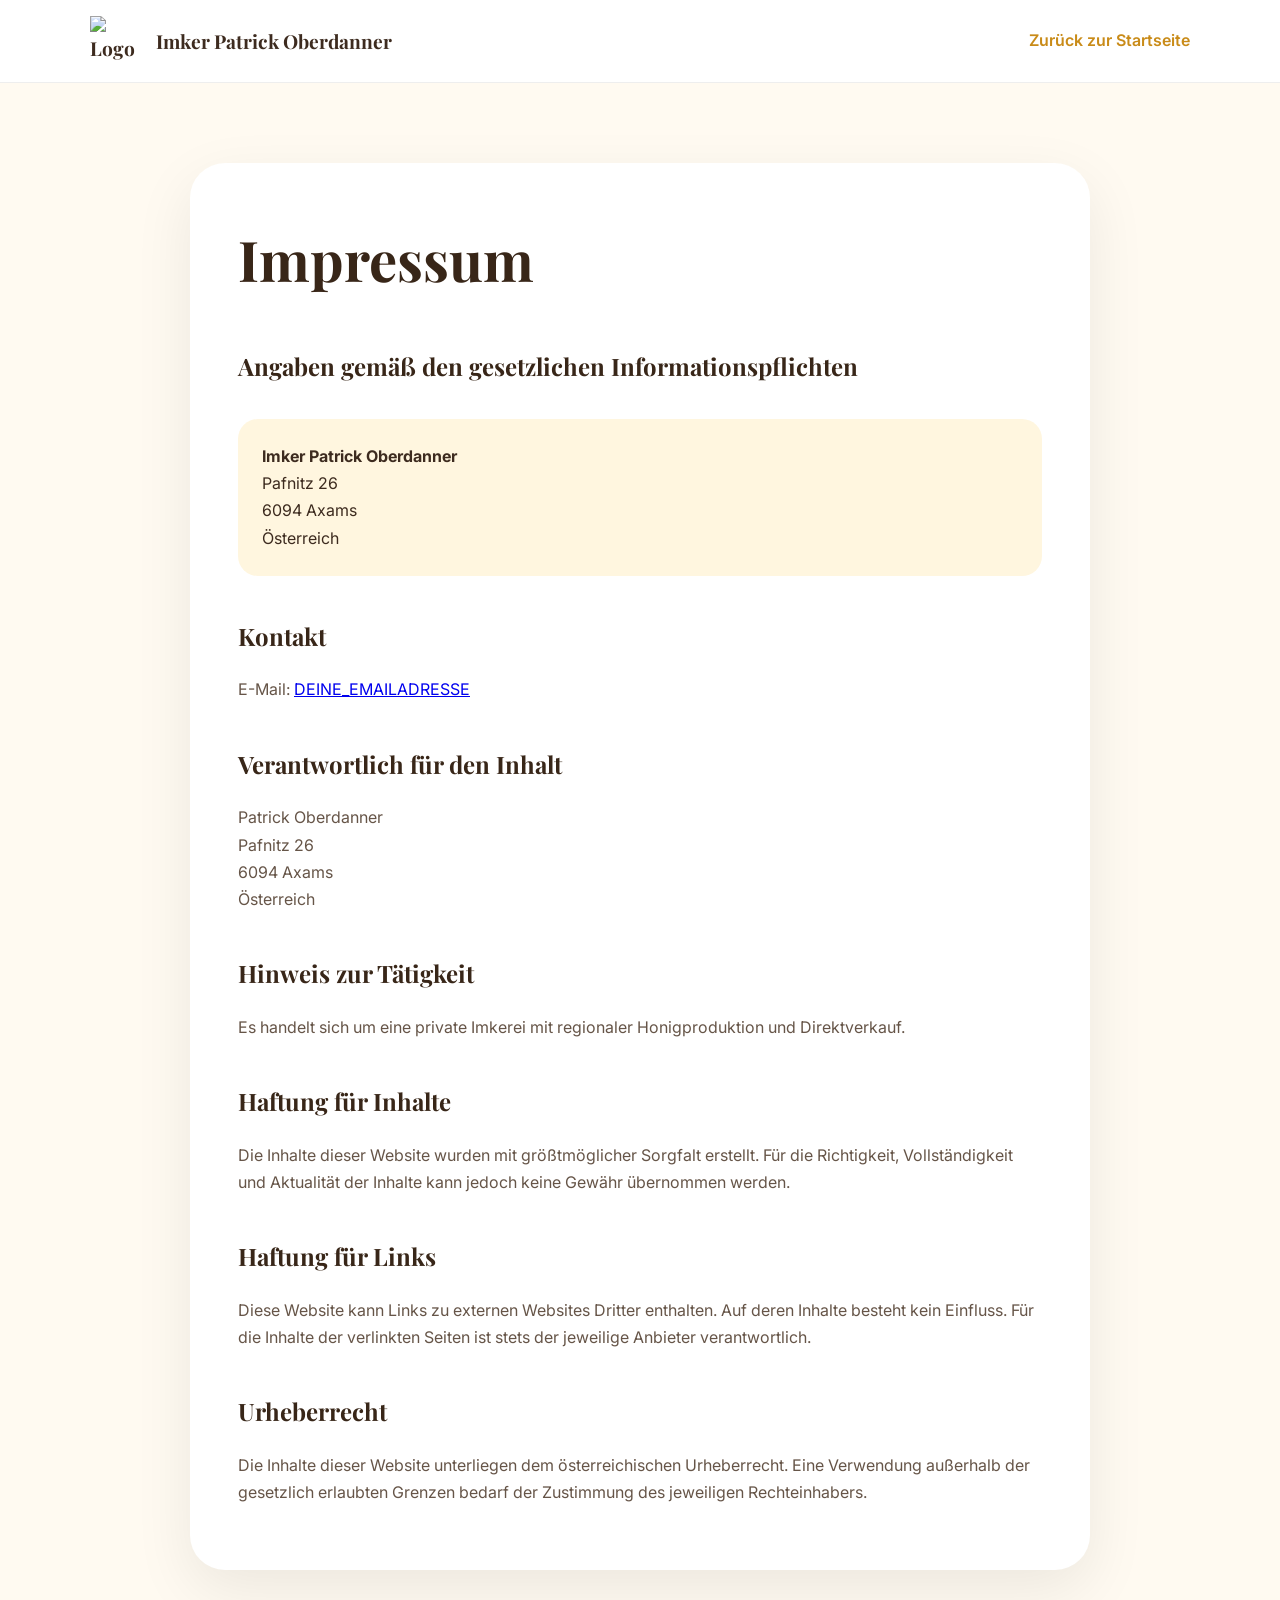
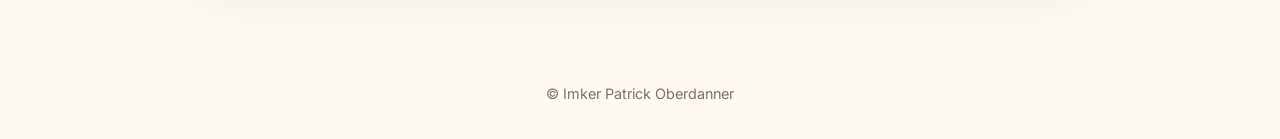
==== impressum.html @ 75c7e661 "Create impressum.html" ====
<!DOCTYPE html>
<html lang="de">

<head>

    <meta charset="UTF-8">
    <meta name="viewport" content="width=device-width, initial-scale=1.0">

    <title>Impressum | Imker Patrick Oberdanner</title>

    <meta name="description"
          content="Impressum der Imkerei Patrick Oberdanner aus Axams.">

    <link rel="preconnect" href="https://fonts.googleapis.com">

    <link rel="preconnect" href="https://fonts.gstatic.com" crossorigin>

    <link
    href="https://fonts.googleapis.com/css2?family=Playfair+Display:wght@600;700&family=Inter:wght@300;400;500;600&display=swap"
    rel="stylesheet">


    <style>

        * {
            box-sizing:border-box;
        }


        body {

            margin:0;

            background:#fffaf1;

            color:#3d2b1f;

            font-family:"Inter", sans-serif;

            line-height:1.7;

        }



        .header {

            background:white;

            border-bottom:
            1px solid #eee;

            padding:1rem 0;

        }



        .nav {

            width:min(1100px,90%);

            margin:auto;

            display:flex;

            align-items:center;

            justify-content:space-between;

        }



        .logo {

            display:flex;

            align-items:center;

            gap:1rem;

            font-family:
            "Playfair Display",
            serif;

            font-size:1.2rem;

            font-weight:700;

        }



        .logo img {

            width:50px;

            height:50px;

            object-fit:contain;

        }



        .back-link {

            color:#c98b18;

            font-weight:600;

            text-decoration:none;

        }



        main {

            width:min(900px,90%);

            margin:5rem auto;

        }



        .card {

            background:white;

            padding:3rem;

            border-radius:35px;

            box-shadow:

            0 20px 60px rgba(0,0,0,.08);

        }



        h1,
        h2 {

            font-family:
            "Playfair Display",
            serif;

            color:#382618;

        }



        h1 {

            font-size:
            clamp(2.2rem,5vw,3.5rem);

            margin-top:0;

            margin-bottom:2rem;

        }



        h2 {

            margin-top:2.5rem;

            font-size:1.5rem;

        }



        p {

            color:#665548;

        }



        .contact-box {

            background:#fff6df;

            padding:1.5rem;

            border-radius:20px;

            margin:2rem 0;

        }



        footer {

            text-align:center;

            padding:2rem;

            color:#806f60;

            font-size:.9rem;

        }



        @media(max-width:600px){


            .card {

                padding:1.5rem;

                border-radius:25px;

            }


            .logo span {

                display:none;

            }


        }


    </style>

</head>


<body>


<header class="header">


    <nav class="nav">


        <div class="logo">


            <img src="img/Dummyimage.jpeg" alt="Logo">


            <span>
                Imker Patrick Oberdanner
            </span>


        </div>


        <a href="index.html" class="back-link">

            Zurück zur Startseite

        </a>


    </nav>


</header>



<main>


<section class="card">


<h1>
Impressum
</h1>



<h2>
Angaben gemäß den gesetzlichen Informationspflichten
</h2>


<div class="contact-box">


<strong>
Imker Patrick Oberdanner
</strong>

<br>

Pafnitz 26

<br>

6094 Axams

<br>

Österreich


</div>



<h2>
Kontakt
</h2>


<p>

E-Mail:
<a href="mailto:DEINE_EMAILADRESSE">
DEINE_EMAILADRESSE
</a>

</p>



<h2>
Verantwortlich für den Inhalt
</h2>


<p>

Patrick Oberdanner

<br>

Pafnitz 26

<br>

6094 Axams

<br>

Österreich

</p>



<h2>
Hinweis zur Tätigkeit
</h2>


<p>

Es handelt sich um eine private Imkerei mit regionaler Honigproduktion und Direktverkauf.

</p>



<h2>
Haftung für Inhalte
</h2>


<p>

Die Inhalte dieser Website wurden mit größtmöglicher Sorgfalt erstellt.
Für die Richtigkeit, Vollständigkeit und Aktualität der Inhalte kann jedoch keine Gewähr übernommen werden.

</p>



<h2>
Haftung für Links
</h2>


<p>

Diese Website kann Links zu externen Websites Dritter enthalten.
Auf deren Inhalte besteht kein Einfluss.
Für die Inhalte der verlinkten Seiten ist stets der jeweilige Anbieter verantwortlich.

</p>



<h2>
Urheberrecht
</h2>


<p>

Die Inhalte dieser Website unterliegen dem österreichischen Urheberrecht.
Eine Verwendung außerhalb der gesetzlich erlaubten Grenzen bedarf der Zustimmung des jeweiligen Rechteinhabers.

</p>



</section>


</main>



<footer>

© Imker Patrick Oberdanner

</footer>


</body>

</html>
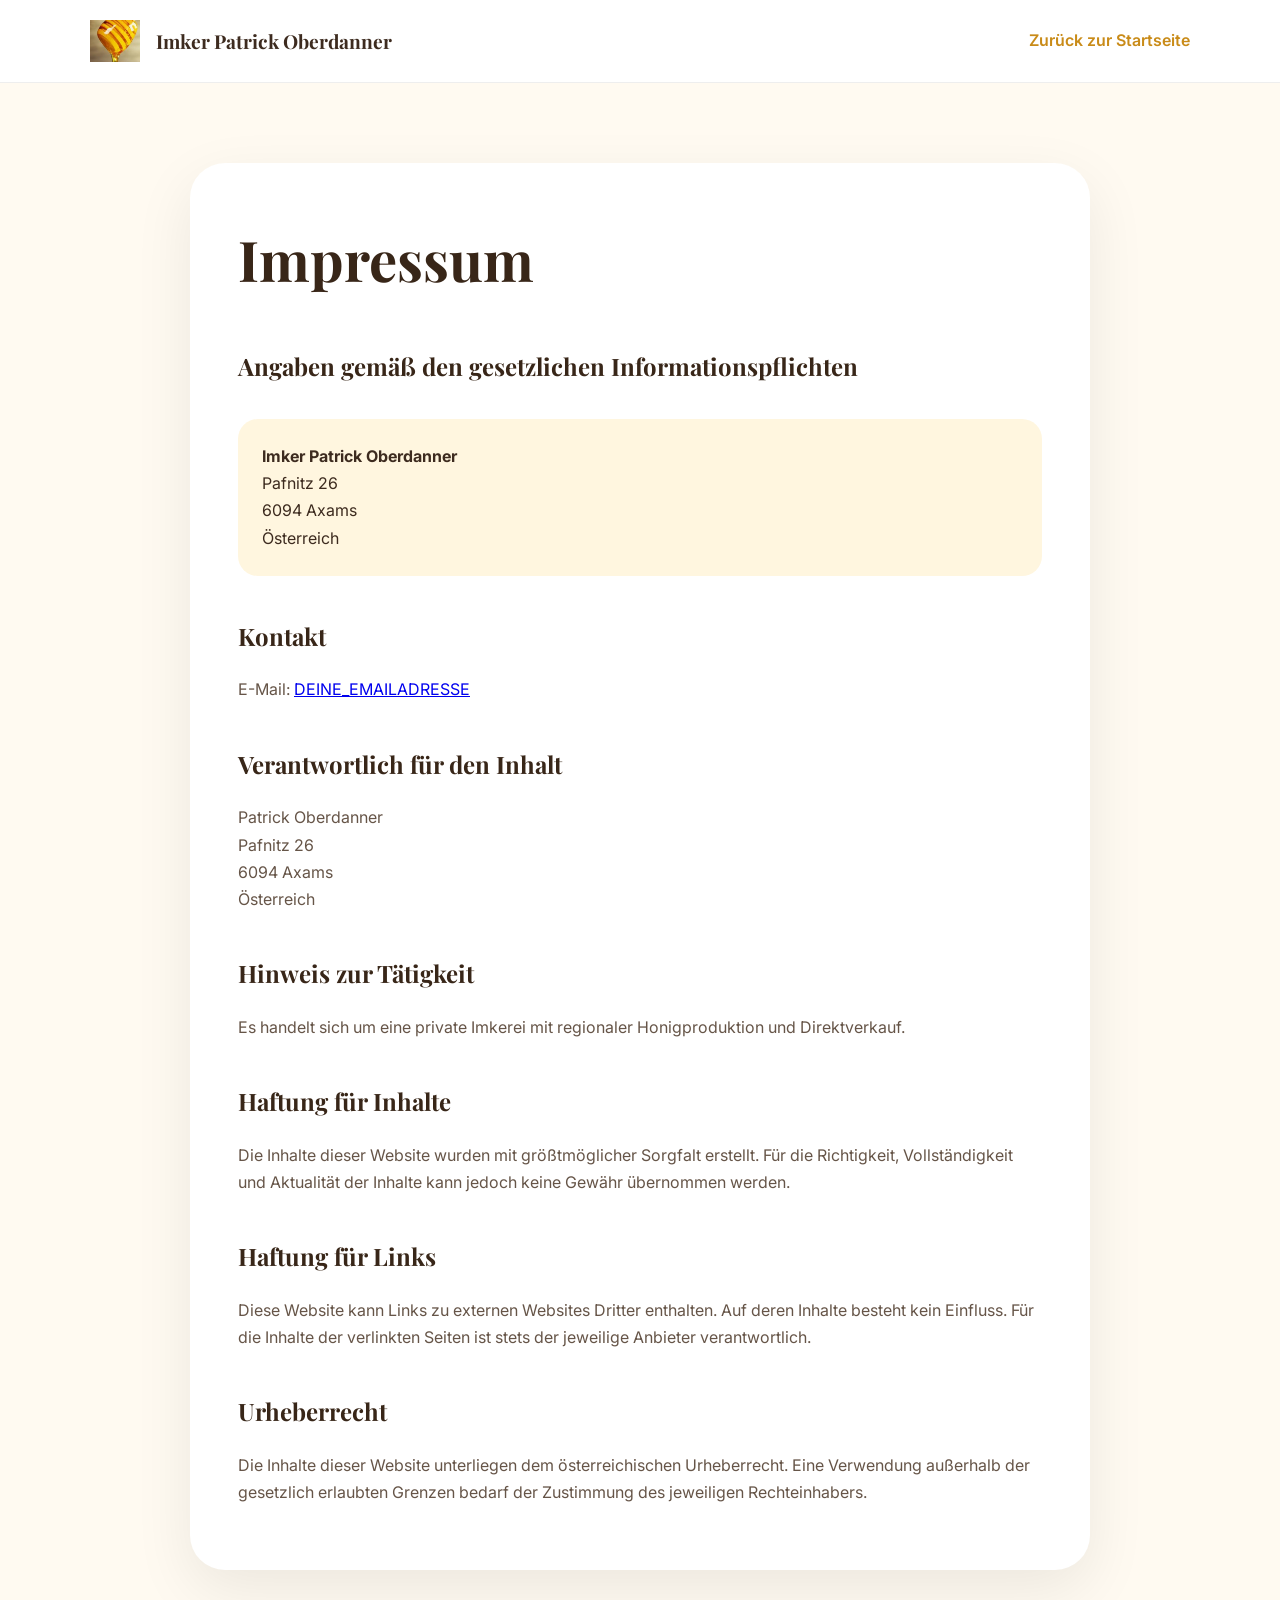
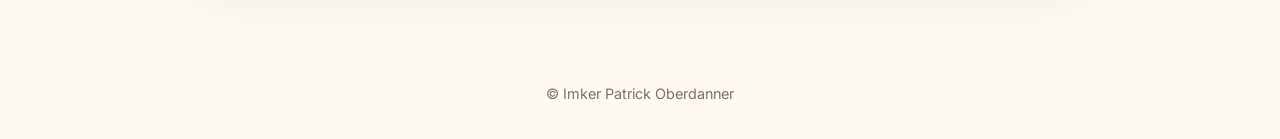
==== commit cfdea994: "Update impressum.html" ====
--- a/impressum.html
+++ b/impressum.html
@@ -253,7 +253,7 @@
         <div class="logo">
 
 
-            <img src="img/Dummyimage.jpeg" alt="Logo">
+            <img src="Dummyimage.jpeg" alt="Logo">
 
 
             <span>
